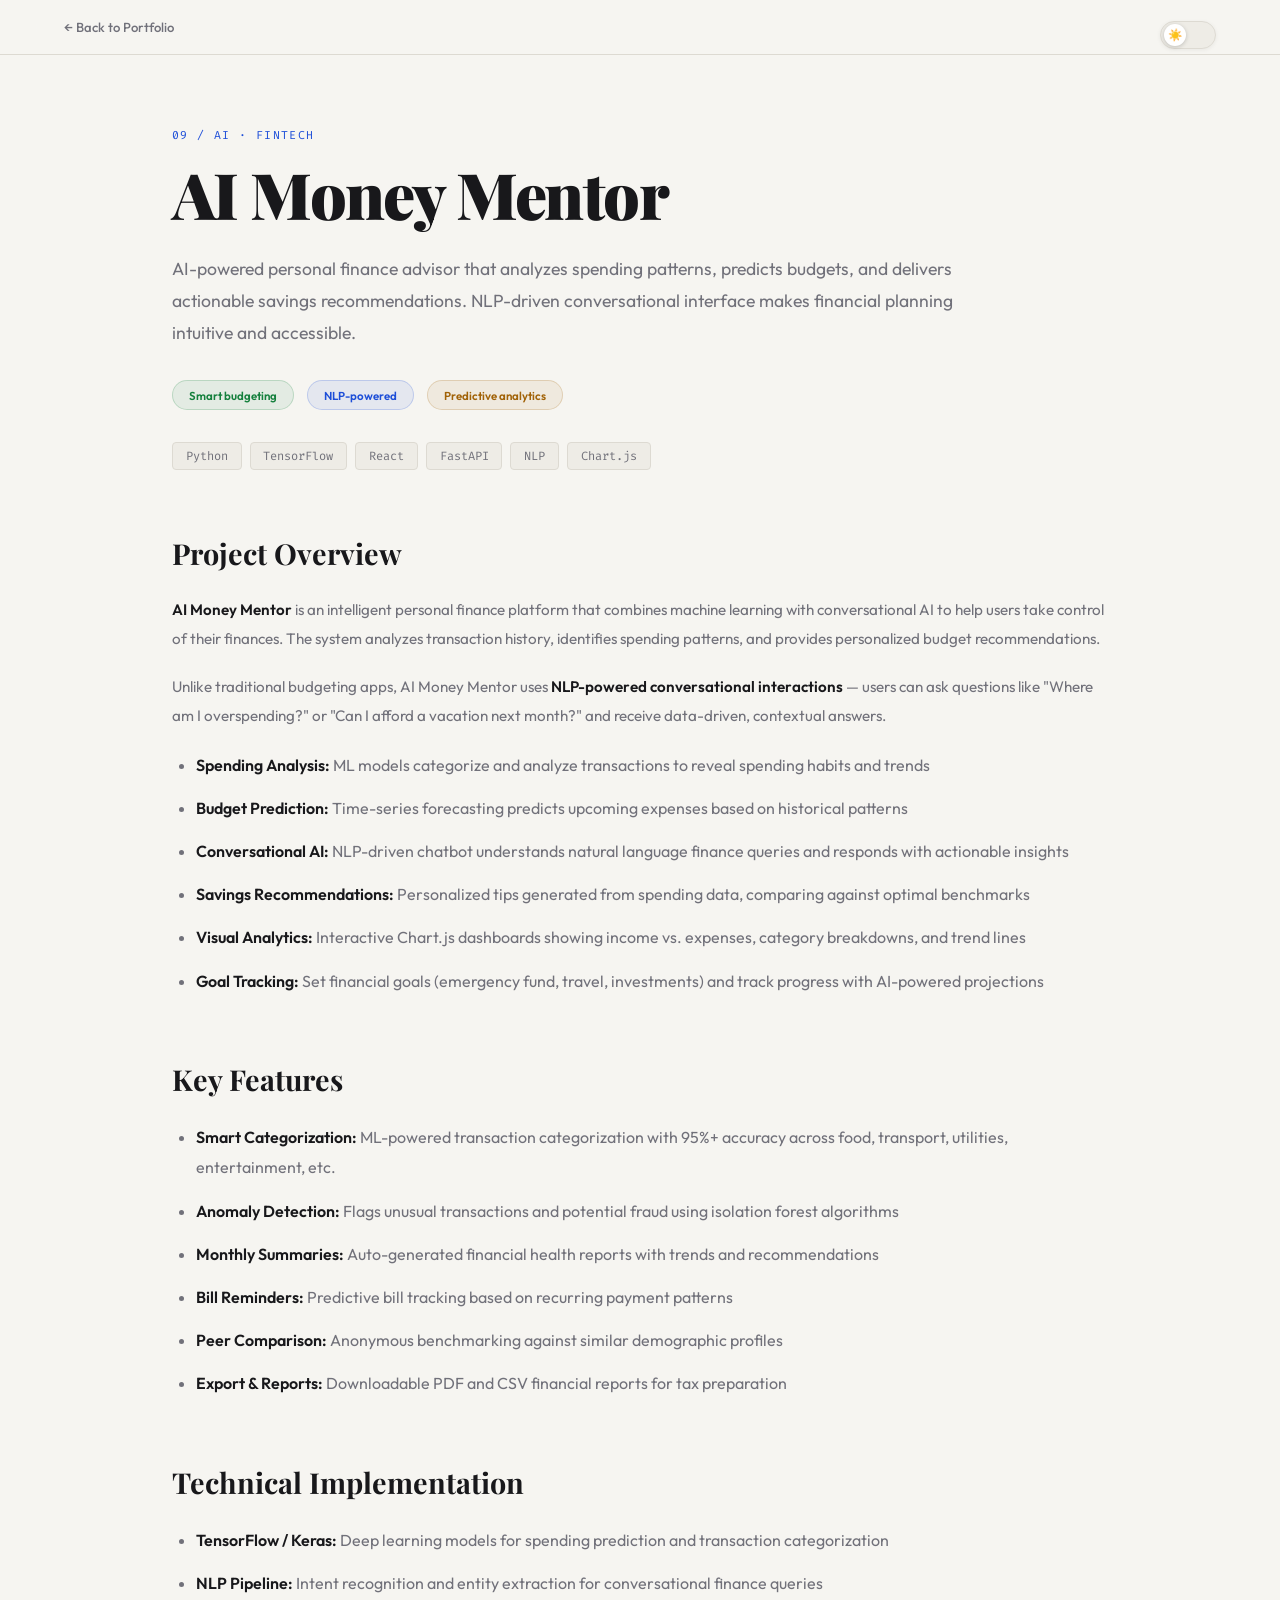
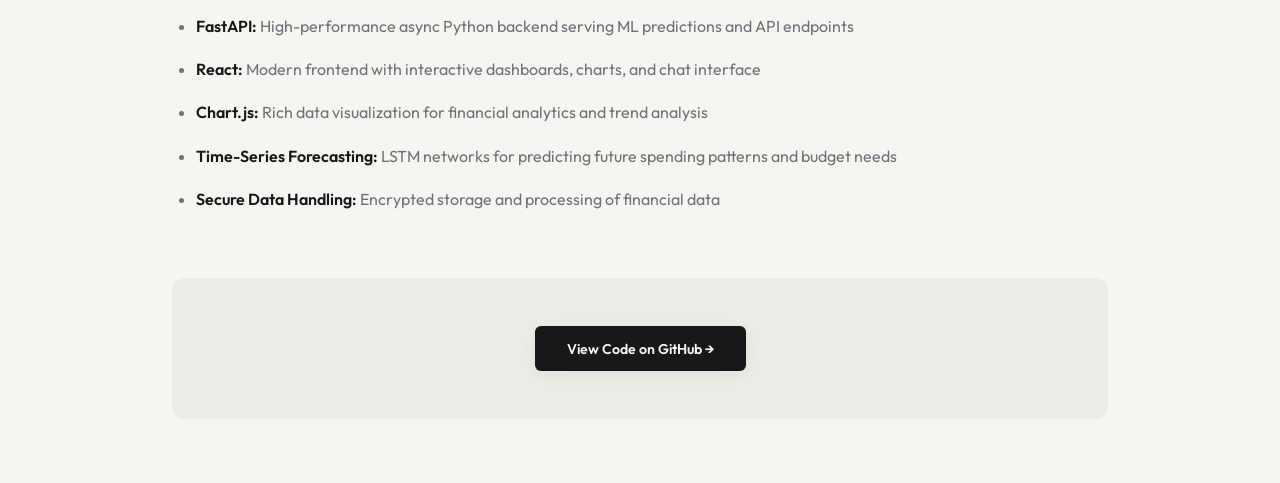
==== project-aimoneymentor.html @ f5bb6a37 "new changes" ====
<!DOCTYPE html>
<html lang="en" data-theme="light">
<head>
<meta charset="UTF-8"/>
<meta name="viewport" content="width=device-width, initial-scale=1.0"/>
<title>AI Money Mentor — Sagar Agarwal</title>
<link href="https://fonts.googleapis.com/css2?family=Playfair+Display:ital,wght@0,700;0,900;1,700&family=Outfit:wght@300;400;500;600;700;800&family=Fira+Code:wght@400;500&display=swap" rel="stylesheet"/>
<style>
  :root{--bg:#f6f5f1;--bg2:#eeece6;--surface:#fafaf8;--border:#dddad2;--accent:#1d4ed8;--accent2:#b91c1c;--accent3:#15803d;--text:#18181b;--muted:#71717a;--card:#fff;--shadow:rgba(0,0,0,.06)}
  [data-theme="dark"]{--bg:#0e0e0c;--bg2:#141410;--surface:#1a1a16;--border:#2c2c26;--accent:#6b9cfa;--accent2:#f87171;--accent3:#4ade80;--text:#f0ede4;--muted:#888278;--card:#161614;--shadow:rgba(0,0,0,.5)}
  *,*::before,*::after{box-sizing:border-box;margin:0;padding:0}html{scroll-behavior:smooth}
  body{background:var(--bg);color:var(--text);font-family:'Outfit',sans-serif;transition:background .4s,color .4s}
  .theme-toggle{position:fixed;top:1.3rem;right:4rem;z-index:200;background:var(--bg2);border:1px solid var(--border);border-radius:100px;width:56px;height:28px;cursor:pointer;display:flex;align-items:center;padding:3px;transition:background .3s,border .3s;box-shadow:0 1px 4px var(--shadow)}
  .toggle-knob{width:22px;height:22px;border-radius:50%;background:var(--card);box-shadow:0 1px 4px rgba(0,0,0,.2);transition:transform .3s;display:flex;align-items:center;justify-content:center;font-size:.72rem}
  [data-theme="dark"] .toggle-knob{transform:translateX(28px)}
  nav{position:fixed;top:0;left:0;right:0;z-index:100;display:flex;align-items:center;justify-content:space-between;padding:1.2rem 4rem;backdrop-filter:blur(18px);background:rgba(246,245,241,.85);border-bottom:1px solid var(--border);transition:background .4s,border .4s}
  [data-theme="dark"] nav{background:rgba(14,14,12,.85)}
  .nav-back{display:inline-flex;align-items:center;gap:.5rem;color:var(--muted);text-decoration:none;font-size:.82rem;font-weight:500;transition:all .2s}.nav-back:hover{color:var(--text);gap:.7rem}
  .container{max-width:1000px;margin:0 auto;padding:8rem 2rem 4rem}
  .project-header{margin-bottom:4rem}
  .project-category{font-family:'Fira Code',monospace;font-size:.72rem;color:var(--accent);letter-spacing:.12em;text-transform:uppercase;margin-bottom:1rem}
  .project-title{font-family:'Playfair Display',serif;font-weight:900;font-size:clamp(2.5rem,5vw,4rem);letter-spacing:-.025em;line-height:1.1;margin-bottom:1.5rem}
  .project-subtitle{color:var(--muted);font-size:1.1rem;line-height:1.8;max-width:800px;margin-bottom:2rem}
  .project-meta{display:flex;flex-wrap:wrap;gap:.8rem;margin-bottom:2rem}
  .metric{font-size:.72rem;font-weight:600;padding:.4rem 1rem;border-radius:100px}
  .metric-blue{background:rgba(29,78,216,.08);color:#1d4ed8;border:1px solid rgba(29,78,216,.2)}
  .metric-green{background:rgba(21,128,61,.08);color:#15803d;border:1px solid rgba(21,128,61,.2)}
  .metric-gold{background:rgba(161,98,7,.08);color:#a16207;border:1px solid rgba(161,98,7,.2)}
  [data-theme="dark"] .metric-blue{background:rgba(107,156,250,.1);color:#6b9cfa;border-color:rgba(107,156,250,.2)}
  [data-theme="dark"] .metric-green{background:rgba(74,222,128,.1);color:#4ade80;border-color:rgba(74,222,128,.2)}
  [data-theme="dark"] .metric-gold{background:rgba(253,224,71,.1);color:#fbbf24;border-color:rgba(253,224,71,.2)}
  .tech-stack{display:flex;flex-wrap:wrap;gap:.5rem}
  .tag{font-size:.75rem;font-family:'Fira Code',monospace;padding:.3rem .8rem;border-radius:4px;background:var(--bg2);border:1px solid var(--border);color:var(--muted)}
  .section{margin-bottom:4rem}
  .section-title{font-family:'Playfair Display',serif;font-weight:700;font-size:1.8rem;margin-bottom:1.5rem}
  .section-content p{color:var(--muted);line-height:1.9;font-size:.95rem;margin-bottom:1.2rem}
  .section-content strong{color:var(--text);font-weight:600}
  .section-content ul{margin-left:1.5rem;color:var(--muted);line-height:1.9}
  .section-content ul li{margin-bottom:.8rem}
  .cta-section{text-align:center;padding:3rem 2rem;background:var(--bg2);border-radius:12px;margin-top:4rem}
  .btn{display:inline-flex;align-items:center;gap:.6rem;padding:.85rem 2rem;border-radius:6px;font-size:.88rem;font-weight:600;text-decoration:none;transition:all .25s}
  .btn-primary{background:var(--text);color:var(--bg);box-shadow:0 4px 20px var(--shadow)}.btn-primary:hover{transform:translateY(-2px);box-shadow:0 8px 32px var(--shadow)}
  @media(max-width:768px){nav{padding:1rem 1.5rem}.theme-toggle{right:1.5rem}.container{padding:6rem 1.5rem 3rem}}
</style>
</head>
<body>
<button class="theme-toggle" id="themeToggle" aria-label="Toggle theme"><div class="toggle-knob" id="toggleKnob">☀️</div></button>
<nav><a href="index.html" class="nav-back">← Back to Portfolio</a></nav>

<div class="container">
  <div class="project-header">
    <div class="project-category">09 / AI · FinTech</div>
    <h1 class="project-title">AI Money Mentor</h1>
    <p class="project-subtitle">AI-powered personal finance advisor that analyzes spending patterns, predicts budgets, and delivers actionable savings recommendations. NLP-driven conversational interface makes financial planning intuitive and accessible.</p>
    <div class="project-meta">
      <span class="metric metric-green">Smart budgeting</span>
      <span class="metric metric-blue">NLP-powered</span>
      <span class="metric metric-gold">Predictive analytics</span>
    </div>
    <div class="tech-stack">
      <span class="tag">Python</span><span class="tag">TensorFlow</span><span class="tag">React</span><span class="tag">FastAPI</span><span class="tag">NLP</span><span class="tag">Chart.js</span>
    </div>
  </div>

  <div class="section">
    <h2 class="section-title">Project Overview</h2>
    <div class="section-content">
      <p><strong>AI Money Mentor</strong> is an intelligent personal finance platform that combines machine learning with conversational AI to help users take control of their finances. The system analyzes transaction history, identifies spending patterns, and provides personalized budget recommendations.</p>
      <p>Unlike traditional budgeting apps, AI Money Mentor uses <strong>NLP-powered conversational interactions</strong> — users can ask questions like "Where am I overspending?" or "Can I afford a vacation next month?" and receive data-driven, contextual answers.</p>
      <ul>
        <li><strong>Spending Analysis:</strong> ML models categorize and analyze transactions to reveal spending habits and trends</li>
        <li><strong>Budget Prediction:</strong> Time-series forecasting predicts upcoming expenses based on historical patterns</li>
        <li><strong>Conversational AI:</strong> NLP-driven chatbot understands natural language finance queries and responds with actionable insights</li>
        <li><strong>Savings Recommendations:</strong> Personalized tips generated from spending data, comparing against optimal benchmarks</li>
        <li><strong>Visual Analytics:</strong> Interactive Chart.js dashboards showing income vs. expenses, category breakdowns, and trend lines</li>
        <li><strong>Goal Tracking:</strong> Set financial goals (emergency fund, travel, investments) and track progress with AI-powered projections</li>
      </ul>
    </div>
  </div>

  <div class="section">
    <h2 class="section-title">Key Features</h2>
    <div class="section-content">
      <ul>
        <li><strong>Smart Categorization:</strong> ML-powered transaction categorization with 95%+ accuracy across food, transport, utilities, entertainment, etc.</li>
        <li><strong>Anomaly Detection:</strong> Flags unusual transactions and potential fraud using isolation forest algorithms</li>
        <li><strong>Monthly Summaries:</strong> Auto-generated financial health reports with trends and recommendations</li>
        <li><strong>Bill Reminders:</strong> Predictive bill tracking based on recurring payment patterns</li>
        <li><strong>Peer Comparison:</strong> Anonymous benchmarking against similar demographic profiles</li>
        <li><strong>Export & Reports:</strong> Downloadable PDF and CSV financial reports for tax preparation</li>
      </ul>
    </div>
  </div>

  <div class="section">
    <h2 class="section-title">Technical Implementation</h2>
    <div class="section-content">
      <ul>
        <li><strong>TensorFlow / Keras:</strong> Deep learning models for spending prediction and transaction categorization</li>
        <li><strong>NLP Pipeline:</strong> Intent recognition and entity extraction for conversational finance queries</li>
        <li><strong>FastAPI:</strong> High-performance async Python backend serving ML predictions and API endpoints</li>
        <li><strong>React:</strong> Modern frontend with interactive dashboards, charts, and chat interface</li>
        <li><strong>Chart.js:</strong> Rich data visualization for financial analytics and trend analysis</li>
        <li><strong>Time-Series Forecasting:</strong> LSTM networks for predicting future spending patterns and budget needs</li>
        <li><strong>Secure Data Handling:</strong> Encrypted storage and processing of financial data</li>
      </ul>
    </div>
  </div>

  <div class="cta-section">
    <a href="https://github.com/SagarAgarwal2" target="_blank" class="btn btn-primary">View Code on GitHub →</a>
  </div>
</div>

<script>
  const toggle=document.getElementById('themeToggle'),knob=document.getElementById('toggleKnob'),html=document.documentElement;
  const saved=localStorage.getItem('sa-theme')||'light';html.setAttribute('data-theme',saved);knob.textContent=saved==='dark'?'🌙':'☀️';
  toggle.addEventListener('click',()=>{const next=html.getAttribute('data-theme')==='dark'?'light':'dark';html.setAttribute('data-theme',next);knob.textContent=next==='dark'?'🌙':'☀️';localStorage.setItem('sa-theme',next);});
</script>

<style>
.lightbox {
  display: none;
  position: fixed;
  z-index: 9999;
  left: 0;
  top: 0;
  width: 100%;
  height: 100%;
  background-color: rgba(0, 0, 0, 0.9);
  align-items: center;
  justify-content: center;
}
.lightbox.active {
  display: flex;
}
.lightbox-content {
  max-width: 90%;
  max-height: 90%;
  border-radius: 8px;
  box-shadow: 0 4px 20px rgba(0,0,0,0.5);
  animation: zoomIn 0.3s ease;
}
.lightbox-close {
  position: absolute;
  top: 20px;
  right: 30px;
  color: white;
  font-size: 40px;
  font-weight: bold;
  cursor: pointer;
  transition: 0.3s;
}
.lightbox-close:hover {
  color: #ccc;
}
@keyframes zoomIn {
  from {transform: scale(0.9); opacity: 0;}
  to {transform: scale(1); opacity: 1;}
}
</style>

<script>
document.addEventListener("DOMContentLoaded", () => {
  const lightbox = document.createElement("div");
  lightbox.id = "lightbox";
  lightbox.className = "lightbox";
  lightbox.innerHTML = `
    <span class="lightbox-close">&times;</span>
    <img class="lightbox-content" id="lightbox-img">
  `;
  document.body.appendChild(lightbox);

  const lightboxImg = document.getElementById("lightbox-img");
  const closeBtn = document.querySelector(".lightbox-close");

  document.querySelectorAll(".screenshot-item img").forEach(img => {
    img.style.cursor = "zoom-in";
    img.addEventListener("click", () => {
      lightbox.classList.add("active");
      lightboxImg.src = img.src;
    });
  });

  closeBtn.addEventListener("click", () => {
    lightbox.classList.remove("active");
  });

  lightbox.addEventListener("click", (e) => {
    if (e.target !== lightboxImg) {
      lightbox.classList.remove("active");
    }
  });
});
</script>

</body>
</html>
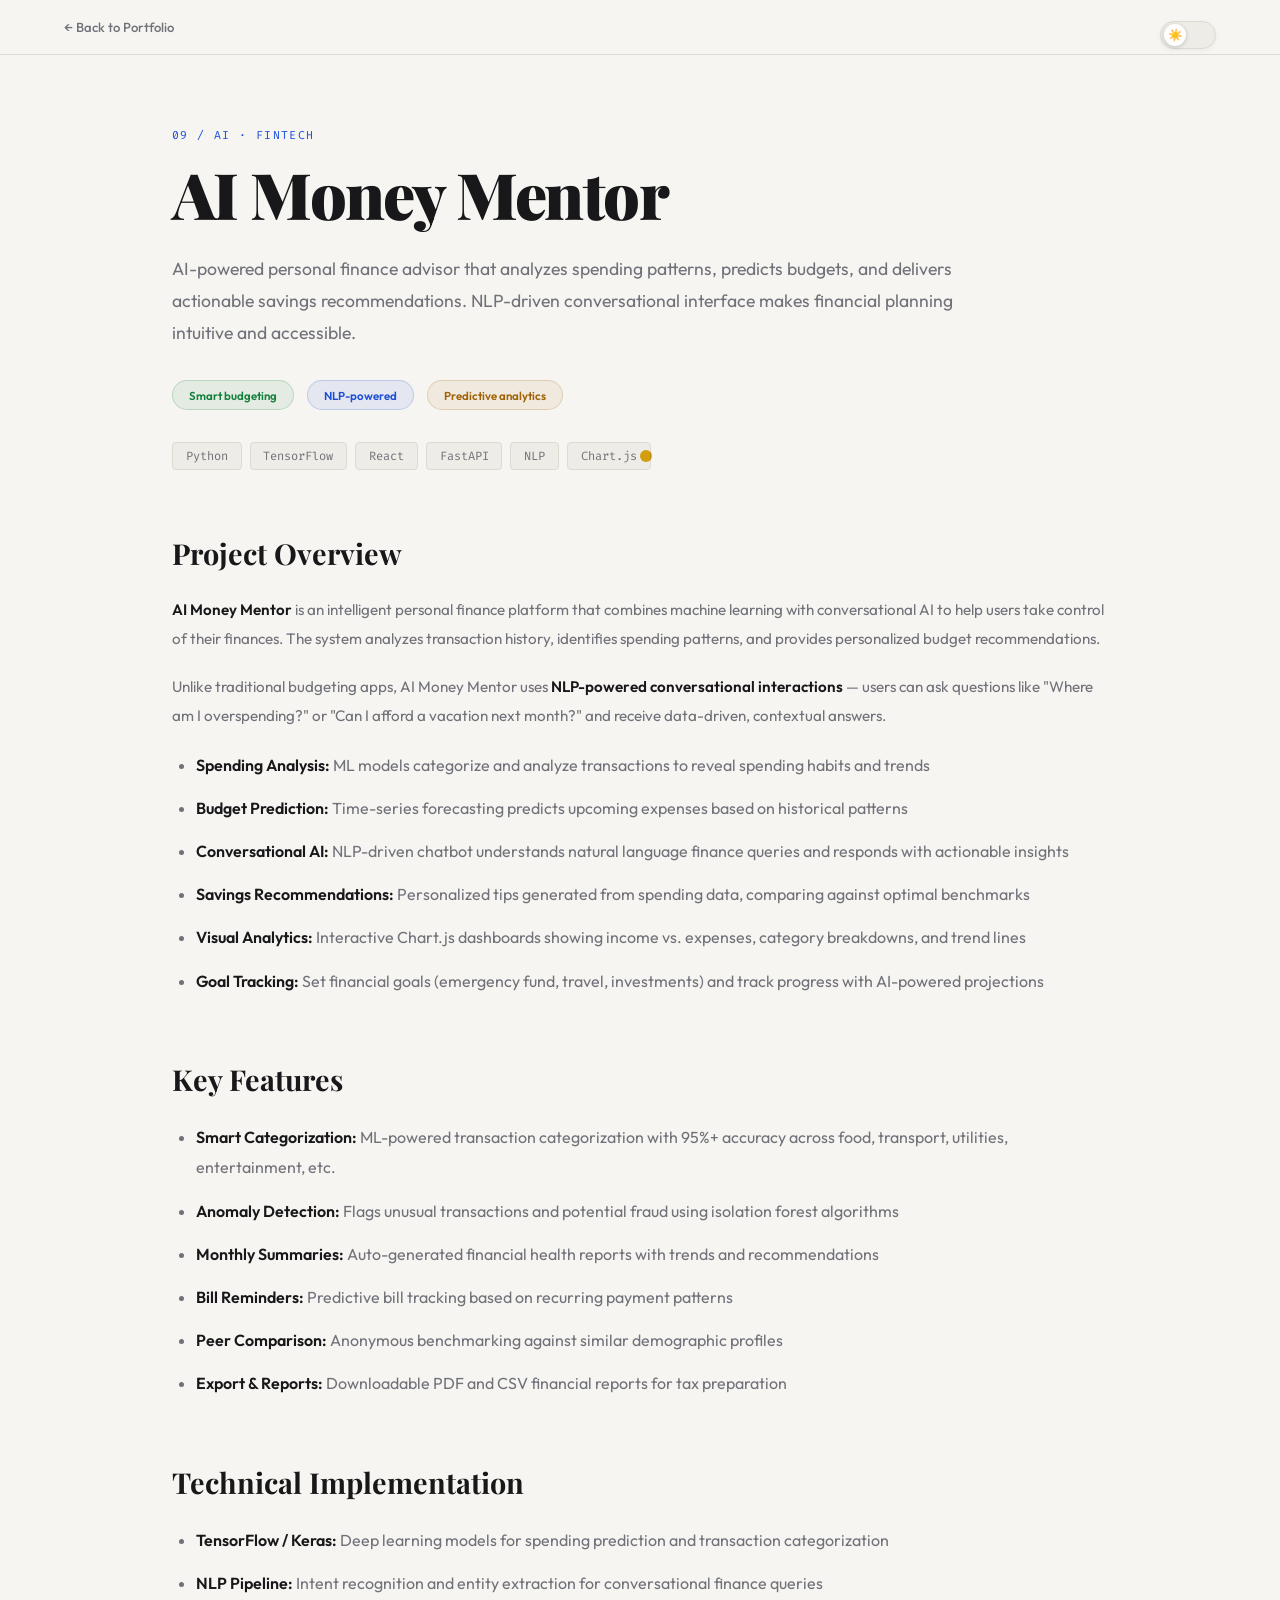
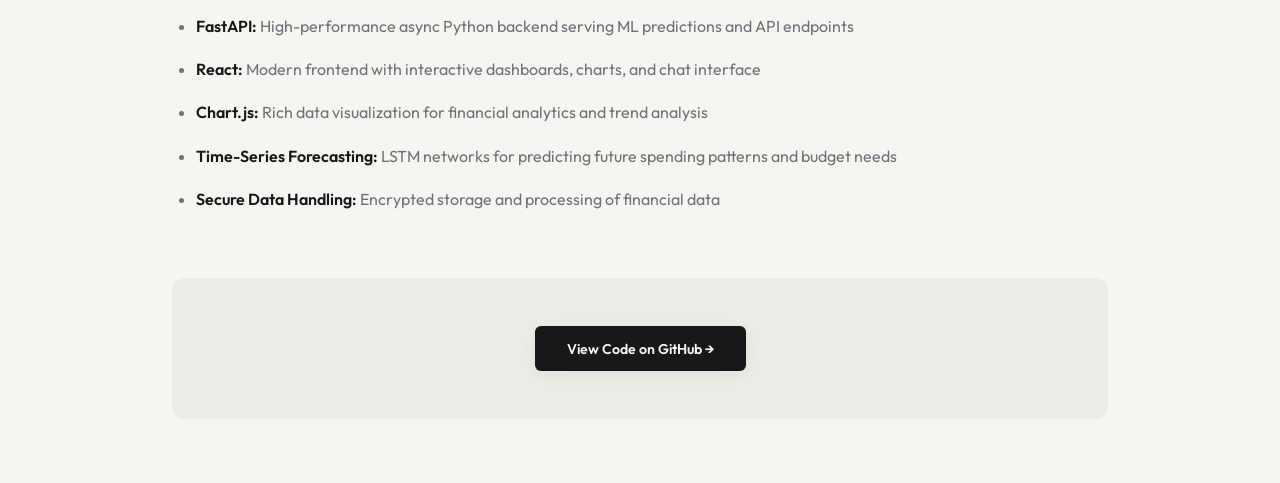
==== commit 9f98732c: "new changes" ====
--- a/project-aimoneymentor.html
+++ b/project-aimoneymentor.html
@@ -42,6 +42,7 @@
   .btn-primary{background:var(--text);color:var(--bg);box-shadow:0 4px 20px var(--shadow)}.btn-primary:hover{transform:translateY(-2px);box-shadow:0 8px 32px var(--shadow)}
   @media(max-width:768px){nav{padding:1rem 1.5rem}.theme-toggle{right:1.5rem}.container{padding:6rem 1.5rem 3rem}}
 </style>
+  <link rel="stylesheet" href="style.css" />
 </head>
 <body>
 <button class="theme-toggle" id="themeToggle" aria-label="Toggle theme"><div class="toggle-knob" id="toggleKnob">☀️</div></button>
@@ -194,5 +195,6 @@
 });
 </script>
 
+  <script src="main.js"></script>
 </body>
 </html>
--- a/style.css
+++ b/style.css
@@ -0,0 +1,129 @@
+/* Custom Cursor */
+body {
+  cursor: none;
+}
+.custom-cursor {
+  position: fixed;
+  top: 0;
+  left: 0;
+  width: 12px;
+  height: 12px;
+  background: var(--accent, #1d4ed8);
+  border-radius: 50%;
+  pointer-events: none;
+  z-index: 9999;
+  transform: translate(-50%, -50%);
+  transition: width 0.3s cubic-bezier(0.25, 1, 0.5, 1), height 0.3s cubic-bezier(0.25, 1, 0.5, 1), background-color 0.3s ease;
+  mix-blend-mode: difference;
+}
+.custom-cursor.hovering {
+  width: 60px;
+  height: 60px;
+  background: rgba(255, 255, 255, 1);
+  mix-blend-mode: difference;
+}
+.custom-cursor::after {
+  content: attr(data-text);
+  position: absolute;
+  top: 50%;
+  left: 50%;
+  transform: translate(-50%, -50%);
+  color: #000;
+  font-size: 11px;
+  font-family: 'Fira Code', monospace;
+  font-weight: bold;
+  letter-spacing: 0.1em;
+  opacity: 0;
+  transition: opacity 0.2s;
+  pointer-events: none;
+}
+.custom-cursor.hovering::after {
+  opacity: 1;
+}
+
+/* Ensure interactive elements don't show default cursor */
+a, button, .project-card, .btn, .theme-toggle, .lightbox-close, .screenshot-item img {
+  cursor: none !important;
+}
+
+/* Staggered Reveal Letters */
+.char-wrap {
+  display: inline-block;
+  overflow: hidden;
+  vertical-align: top;
+}
+.char {
+  display: inline-block;
+  transform: translateY(100%);
+  opacity: 0;
+  animation: revealChar 0.8s cubic-bezier(0.25, 1, 0.5, 1) forwards;
+}
+@keyframes revealChar {
+  to {
+    transform: translateY(0);
+    opacity: 1;
+  }
+}
+
+/* Dynamic Ambient Blobs */
+@keyframes blobMorphRotate {
+  0% { transform: rotate(0deg) scale(1); border-radius: 40% 60% 70% 30% / 40% 50% 60% 50%; }
+  34% { transform: rotate(120deg) scale(1.1); border-radius: 70% 30% 50% 50% / 30% 30% 70% 70%; }
+  67% { transform: rotate(240deg) scale(0.9); border-radius: 100% 60% 60% 100% / 100% 100% 60% 60%; }
+  100% { transform: rotate(360deg) scale(1); border-radius: 40% 60% 70% 30% / 40% 50% 60% 50%; }
+}
+.blob1, .blob2 {
+  animation: blobMorphRotate 25s infinite linear;
+  transform-origin: center;
+}
+.blob2 {
+  animation-duration: 30s;
+  animation-direction: reverse;
+}
+
+/* Mouse-Tracking Gradients on Project Cards */
+:root {
+  --highlight: rgba(0, 0, 0, 0.04);
+}
+[data-theme="dark"] {
+  --highlight: rgba(255, 255, 255, 0.06);
+}
+
+.project-card {
+  position: relative;
+  overflow: hidden;
+}
+.project-card::before {
+  content: "";
+  position: absolute;
+  top: 0;
+  left: 0;
+  right: 0;
+  bottom: 0;
+  border-radius: inherit;
+  background: radial-gradient(
+    600px circle at var(--mouse-x, 50%) var(--mouse-y, 50%),
+    var(--highlight),
+    transparent 40%
+  );
+  z-index: 0;
+  pointer-events: none;
+  opacity: 0;
+  transition: opacity 0.5s;
+}
+.project-card:hover::before {
+  opacity: 1;
+}
+/* Ensure card content stays above gradient */
+.project-card > * {
+  position: relative;
+  z-index: 1;
+}
+
+/* Additional fix for magnetic items */
+.magnetic {
+  transition: transform 0.1s linear;
+}
+.magnetic.leaving {
+  transition: transform 0.5s cubic-bezier(0.25, 1, 0.5, 1);
+}
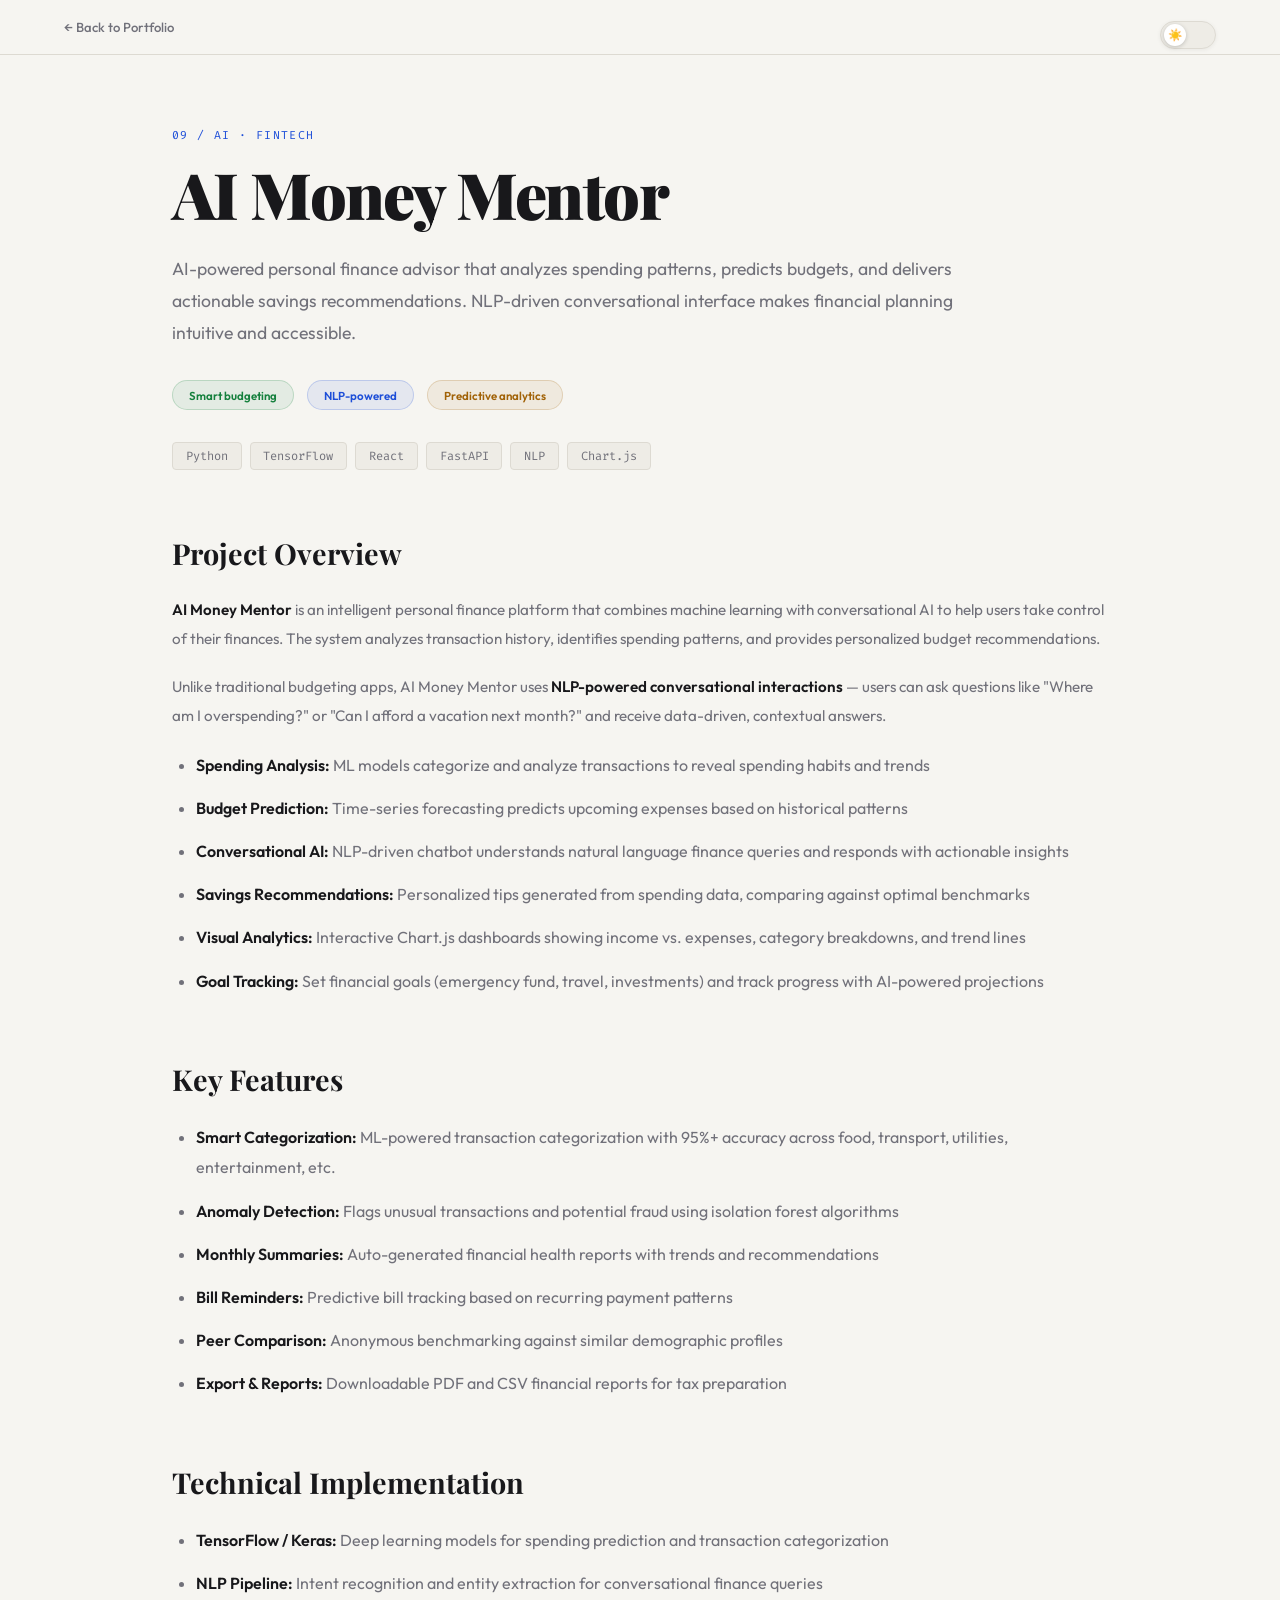
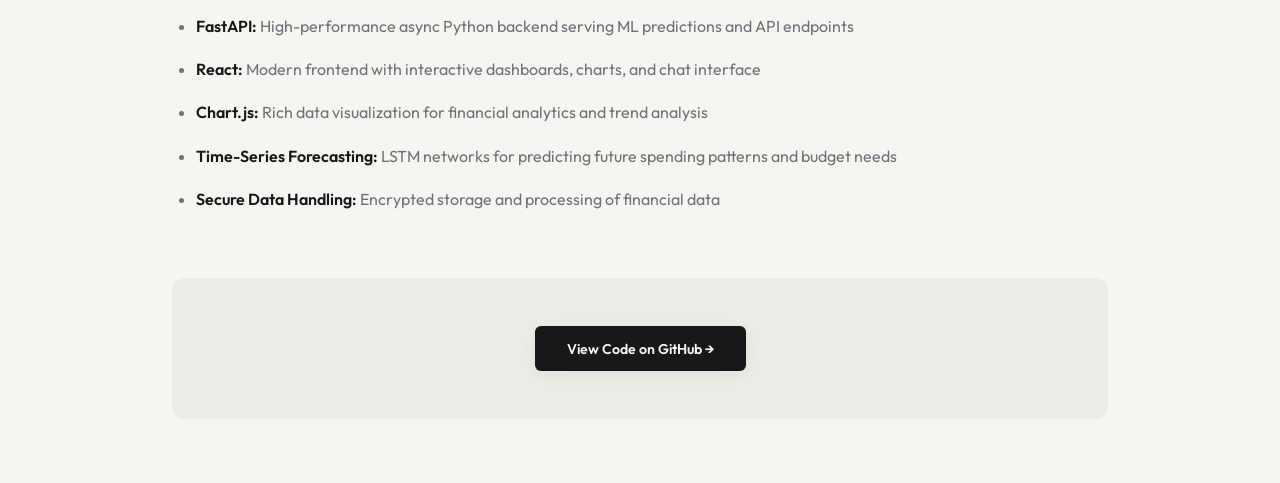
==== commit d40fc981: "gs" ====
--- a/project-aimoneymentor.html
+++ b/project-aimoneymentor.html
@@ -3,7 +3,37 @@
 <head>
 <meta charset="UTF-8"/>
 <meta name="viewport" content="width=device-width, initial-scale=1.0"/>
-<title>AI Money Mentor — Sagar Agarwal</title>
+<!-- SEO, AEO & GEO Optimization Meta Tags -->
+<title>AI Money Mentor | Sagar Agarwal</title>
+<meta name="description" content="AI-powered personal finance advisor that analyzes spending patterns, predicts budgets, and delivers actionable savings recommendations." />
+<meta name="author" content="Sagar Agarwal" />
+<meta name="robots" content="index, follow" />
+
+<!-- Open Graph / Social -->
+<meta property="og:type" content="website" />
+<meta property="og:title" content="AI Money Mentor | Sagar Agarwal" />
+<meta property="og:description" content="AI-powered personal finance advisor that analyzes spending patterns, predicts budgets, and delivers actionable savings recommendations." />
+
+<!-- Twitter -->
+<meta name="twitter:card" content="summary_large_image" />
+<meta name="twitter:title" content="AI Money Mentor | Sagar Agarwal" />
+<meta name="twitter:description" content="AI-powered personal finance advisor that analyzes spending patterns, predicts budgets, and delivers actionable savings recommendations." />
+
+<!-- Schema.org / JSON-LD for Answer Engine Optimization (AEO) and Generative Engine Optimization (GEO) -->
+<script type="application/ld+json">
+{
+  "@context": "https://schema.org",
+  "@type": "SoftwareApplication",
+  "name": "AI Money Mentor",
+  "operatingSystem": "Web",
+  "applicationCategory": "FinanceApplication",
+  "description": "AI-powered personal finance advisor that analyzes spending patterns, predicts budgets, and delivers actionable savings recommendations.",
+  "author": {
+    "@type": "Person",
+    "name": "Sagar Agarwal"
+  }
+}
+</script>
 <link href="https://fonts.googleapis.com/css2?family=Playfair+Display:ital,wght@0,700;0,900;1,700&family=Outfit:wght@300;400;500;600;700;800&family=Fira+Code:wght@400;500&display=swap" rel="stylesheet"/>
 <style>
   :root{--bg:#f6f5f1;--bg2:#eeece6;--surface:#fafaf8;--border:#dddad2;--accent:#1d4ed8;--accent2:#b91c1c;--accent3:#15803d;--text:#18181b;--muted:#71717a;--card:#fff;--shadow:rgba(0,0,0,.06)}
@@ -43,6 +73,7 @@
   @media(max-width:768px){nav{padding:1rem 1.5rem}.theme-toggle{right:1.5rem}.container{padding:6rem 1.5rem 3rem}}
 </style>
   <link rel="stylesheet" href="style.css" />
+  <link rel="icon" type="image/jpeg" href="assests/favicon.jpg" />
 </head>
 <body>
 <button class="theme-toggle" id="themeToggle" aria-label="Toggle theme"><div class="toggle-knob" id="toggleKnob">☀️</div></button>
@@ -141,18 +172,33 @@
   border-radius: 8px;
   box-shadow: 0 4px 20px rgba(0,0,0,0.5);
   animation: zoomIn 0.3s ease;
-}
-.lightbox-close {
+  user-select: none;
+}
+.lightbox-close, .lightbox-prev, .lightbox-next {
   position: absolute;
-  top: 20px;
-  right: 30px;
   color: white;
   font-size: 40px;
   font-weight: bold;
   cursor: pointer;
   transition: 0.3s;
-}
-.lightbox-close:hover {
+  user-select: none;
+  z-index: 10000;
+}
+.lightbox-close {
+  top: 20px;
+  right: 30px;
+}
+.lightbox-prev {
+  left: 30px;
+  top: 50%;
+  transform: translateY(-50%);
+}
+.lightbox-next {
+  right: 30px;
+  top: 50%;
+  transform: translateY(-50%);
+}
+.lightbox-close:hover, .lightbox-prev:hover, .lightbox-next:hover {
   color: #ccc;
 }
 @keyframes zoomIn {
@@ -168,29 +214,59 @@
   lightbox.className = "lightbox";
   lightbox.innerHTML = `
     <span class="lightbox-close">&times;</span>
+    <span class="lightbox-prev">&#10094;</span>
     <img class="lightbox-content" id="lightbox-img">
+    <span class="lightbox-next">&#10095;</span>
   `;
   document.body.appendChild(lightbox);
 
   const lightboxImg = document.getElementById("lightbox-img");
   const closeBtn = document.querySelector(".lightbox-close");
-
-  document.querySelectorAll(".screenshot-item img").forEach(img => {
+  const prevBtn = document.querySelector(".lightbox-prev");
+  const nextBtn = document.querySelector(".lightbox-next");
+
+  const images = Array.from(document.querySelectorAll(".screenshot-item img"));
+  let currentIndex = 0;
+
+  const showImage = (index) => {
+    if (images.length === 0) return;
+    if (index < 0) index = images.length - 1;
+    if (index >= images.length) index = 0;
+    currentIndex = index;
+    lightboxImg.src = images[currentIndex].src;
+  };
+
+  images.forEach((img, index) => {
     img.style.cursor = "zoom-in";
     img.addEventListener("click", () => {
       lightbox.classList.add("active");
-      lightboxImg.src = img.src;
+      showImage(index);
     });
   });
 
-  closeBtn.addEventListener("click", () => {
-    lightbox.classList.remove("active");
+  closeBtn.addEventListener("click", () => lightbox.classList.remove("active"));
+  
+  prevBtn.addEventListener("click", (e) => {
+    e.stopPropagation();
+    showImage(currentIndex - 1);
+  });
+
+  nextBtn.addEventListener("click", (e) => {
+    e.stopPropagation();
+    showImage(currentIndex + 1);
   });
 
   lightbox.addEventListener("click", (e) => {
-    if (e.target !== lightboxImg) {
+    if (e.target !== lightboxImg && e.target !== prevBtn && e.target !== nextBtn) {
       lightbox.classList.remove("active");
     }
+  });
+
+  document.addEventListener("keydown", (e) => {
+    if (!lightbox.classList.contains("active")) return;
+    if (e.key === "Escape") lightbox.classList.remove("active");
+    if (e.key === "ArrowLeft") showImage(currentIndex - 1);
+    if (e.key === "ArrowRight") showImage(currentIndex + 1);
   });
 });
 </script>
--- a/style.css
+++ b/style.css
@@ -1,50 +1,6 @@
-/* Custom Cursor */
-body {
-  cursor: none;
-}
-.custom-cursor {
-  position: fixed;
-  top: 0;
-  left: 0;
-  width: 12px;
-  height: 12px;
-  background: var(--accent, #1d4ed8);
-  border-radius: 50%;
-  pointer-events: none;
-  z-index: 9999;
-  transform: translate(-50%, -50%);
-  transition: width 0.3s cubic-bezier(0.25, 1, 0.5, 1), height 0.3s cubic-bezier(0.25, 1, 0.5, 1), background-color 0.3s ease;
-  mix-blend-mode: difference;
-}
-.custom-cursor.hovering {
-  width: 60px;
-  height: 60px;
-  background: rgba(255, 255, 255, 1);
-  mix-blend-mode: difference;
-}
-.custom-cursor::after {
-  content: attr(data-text);
-  position: absolute;
-  top: 50%;
-  left: 50%;
-  transform: translate(-50%, -50%);
-  color: #000;
-  font-size: 11px;
-  font-family: 'Fira Code', monospace;
-  font-weight: bold;
-  letter-spacing: 0.1em;
-  opacity: 0;
-  transition: opacity 0.2s;
-  pointer-events: none;
-}
-.custom-cursor.hovering::after {
-  opacity: 1;
-}
 
-/* Ensure interactive elements don't show default cursor */
-a, button, .project-card, .btn, .theme-toggle, .lightbox-close, .screenshot-item img {
-  cursor: none !important;
-}
+
+
 
 /* Staggered Reveal Letters */
 .char-wrap {
@@ -127,3 +83,70 @@
 .magnetic.leaving {
   transition: transform 0.5s cubic-bezier(0.25, 1, 0.5, 1);
 }
+
+
+
+/* EXPERIENCE */
+.exp-grid {
+  display: flex;
+  flex-direction: column;
+  gap: 2rem;
+  max-width: 900px;
+}
+.exp-card {
+  background: var(--card);
+  border: 1px solid var(--border);
+  border-radius: 14px;
+  padding: 2rem;
+  transition: all 0.3s;
+  box-shadow: 0 2px 12px var(--shadow);
+  position: relative;
+  overflow: hidden;
+}
+.exp-card:hover {
+  transform: translateY(-5px);
+  box-shadow: 0 16px 48px var(--shadow);
+  border-color: var(--accent);
+}
+.exp-header {
+  display: flex;
+  justify-content: space-between;
+  align-items: flex-start;
+  flex-wrap: wrap;
+  gap: 1rem;
+  margin-bottom: 1.2rem;
+}
+.exp-role {
+  font-family: "Playfair Display", serif;
+  font-weight: 700;
+  font-size: 1.35rem;
+  color: var(--text);
+  line-height: 1.2;
+}
+.exp-company {
+  font-size: 0.95rem;
+  color: var(--accent);
+  font-weight: 600;
+  margin-top: 0.3rem;
+}
+.exp-date {
+  font-family: "Fira Code", monospace;
+  font-size: 0.75rem;
+  color: var(--muted);
+  background: var(--bg2);
+  padding: 0.4rem 0.8rem;
+  border-radius: 100px;
+  border: 1px solid var(--border);
+}
+.exp-desc {
+  color: var(--muted);
+  font-size: 0.9rem;
+  line-height: 1.8;
+}
+.exp-desc ul {
+  margin-left: 1.2rem;
+  margin-top: 0.8rem;
+}
+.exp-desc li {
+  margin-bottom: 0.5rem;
+}
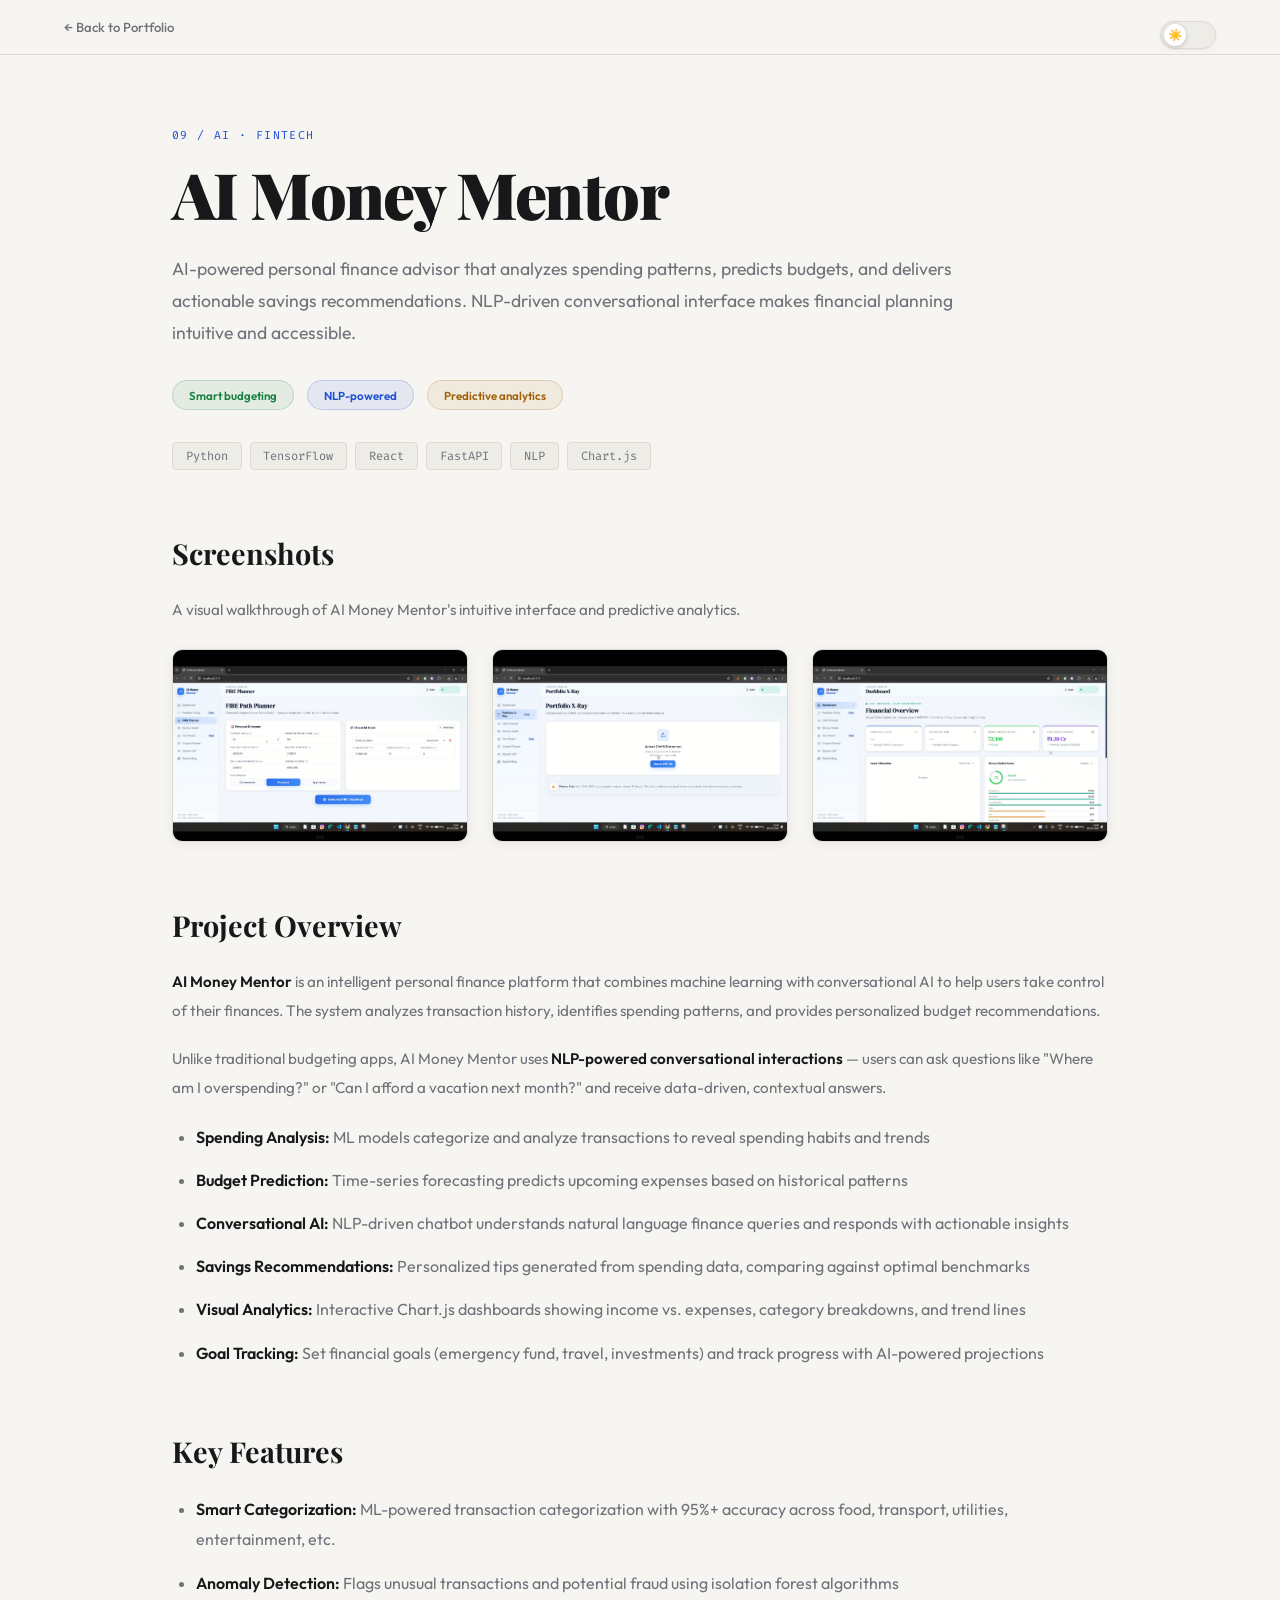
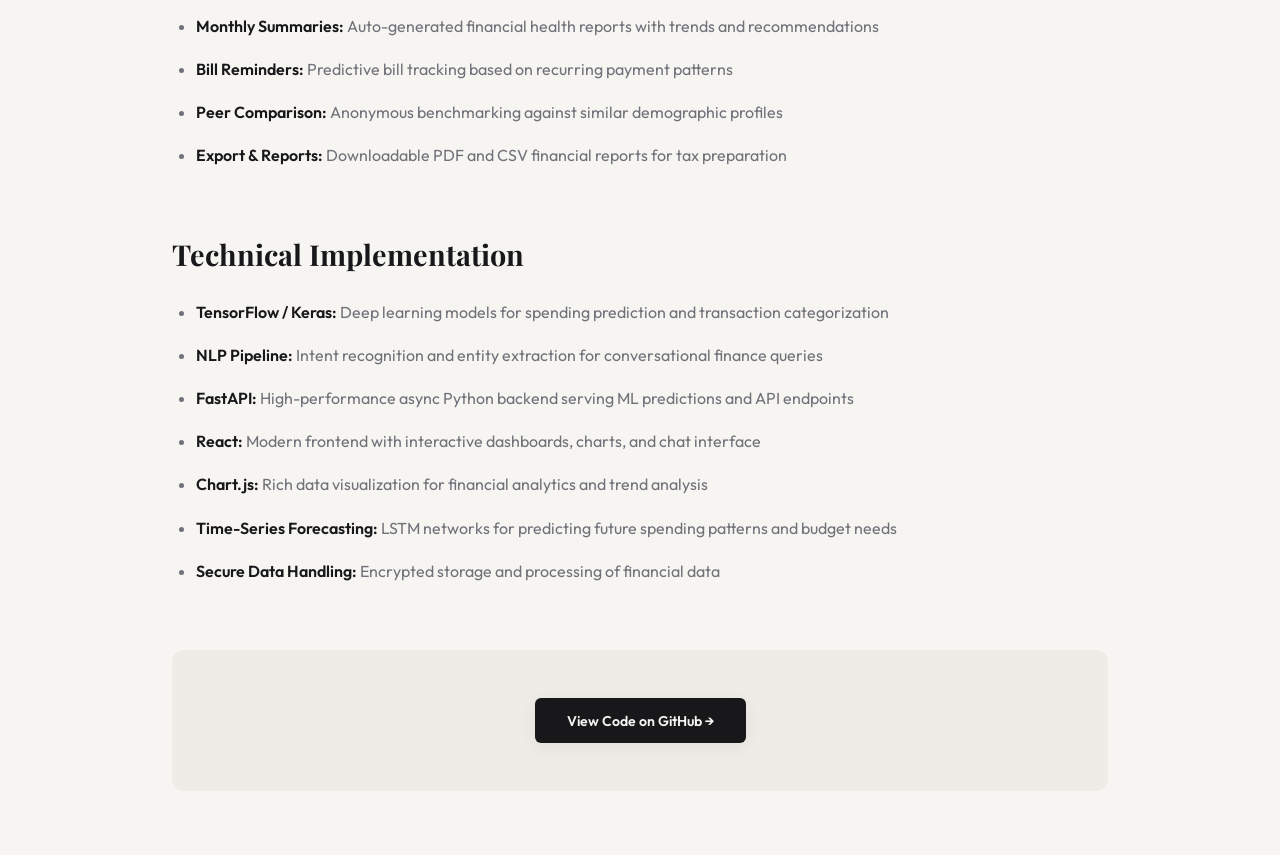
==== commit 3a6f241c: "Add AI Money Mentor screenshots and remove image captions across project pages" ====
--- a/project-aimoneymentor.html
+++ b/project-aimoneymentor.html
@@ -70,7 +70,13 @@
   .cta-section{text-align:center;padding:3rem 2rem;background:var(--bg2);border-radius:12px;margin-top:4rem}
   .btn{display:inline-flex;align-items:center;gap:.6rem;padding:.85rem 2rem;border-radius:6px;font-size:.88rem;font-weight:600;text-decoration:none;transition:all .25s}
   .btn-primary{background:var(--text);color:var(--bg);box-shadow:0 4px 20px var(--shadow)}.btn-primary:hover{transform:translateY(-2px);box-shadow:0 8px 32px var(--shadow)}
-  @media(max-width:768px){nav{padding:1rem 1.5rem}.theme-toggle{right:1.5rem}.container{padding:6rem 1.5rem 3rem}}
+  .screenshots-grid{display:grid;grid-template-columns:repeat(3,1fr);gap:1.5rem;margin-top:1.5rem}
+  .screenshot-item{background:var(--card);border:1px solid var(--border);border-radius:10px;overflow:hidden;box-shadow:0 2px 12px var(--shadow);transition:all .3s}
+  .screenshot-item:hover{transform:translateY(-4px);box-shadow:0 12px 36px var(--shadow);border-color:var(--accent)}
+  .screenshot-item img{width:100%;display:block;transition:transform .4s}
+  .screenshot-item:hover img{transform:scale(1.03)}
+  @media(max-width:900px){.screenshots-grid{grid-template-columns:repeat(2,1fr)}}
+  @media(max-width:768px){nav{padding:1rem 1.5rem}.theme-toggle{right:1.5rem}.container{padding:6rem 1.5rem 3rem}.screenshots-grid{grid-template-columns:1fr}}
 </style>
   <link rel="stylesheet" href="style.css" />
   <link rel="icon" type="image/jpeg" href="assests/favicon.jpg" />
@@ -93,6 +99,25 @@
       <span class="tag">Python</span><span class="tag">TensorFlow</span><span class="tag">React</span><span class="tag">FastAPI</span><span class="tag">NLP</span><span class="tag">Chart.js</span>
     </div>
   </div>
+
+  <div class="section">
+    <h2 class="section-title">Screenshots</h2>
+    <div class="section-content">
+      <p>A visual walkthrough of AI Money Mentor's intuitive interface and predictive analytics.</p>
+    </div>
+    <div class="screenshots-grid">
+      <div class="screenshot-item">
+        <img src="assests/ai%20money%20mentor.png" alt="AI Money Mentor Screenshot 1" loading="lazy">
+      </div>
+      <div class="screenshot-item">
+        <img src="assests/ai%20money%20mentor%201.png" alt="AI Money Mentor Screenshot 2" loading="lazy">
+      </div>
+      <div class="screenshot-item">
+        <img src="assests/ai%20money%20mentor%202.png" alt="AI Money Mentor Screenshot 3" loading="lazy">
+      </div>
+    </div>
+  </div>
+
 
   <div class="section">
     <h2 class="section-title">Project Overview</h2>
--- a/style.css
+++ b/style.css
@@ -150,3 +150,232 @@
 .exp-desc li {
   margin-bottom: 0.5rem;
 }
+
+/* SKILLS MARQUEE */
+.skills-marquee-container {
+  width: 100%;
+  overflow: hidden;
+  background: var(--surface);
+  border-top: 1px solid var(--border);
+  border-bottom: 1px solid var(--border);
+  padding: 1.5rem 0;
+  display: flex;
+  position: relative;
+}
+
+.skills-marquee {
+  display: flex;
+  animation: marquee 40s linear infinite;
+  white-space: nowrap;
+}
+
+.skills-marquee span {
+  font-size: 1.1rem;
+  font-weight: 600;
+  color: var(--muted);
+  letter-spacing: 1px;
+  text-transform: uppercase;
+  display: inline-flex;
+  align-items: center;
+}
+
+.skills-marquee span::after {
+  content: "✦";
+  color: var(--accent);
+  margin: 0 3rem;
+  font-size: 0.9rem;
+}
+
+@keyframes marquee {
+  0% { transform: translateX(0); }
+  100% { transform: translateX(-50%); }
+}
+
+/* NEW UI LAYOUTS */
+.hero-grid {
+  display: grid;
+  grid-template-columns: 1.2fr 1fr;
+  gap: 4rem;
+  align-items: center;
+  position: relative;
+  z-index: 1;
+}
+
+.hero-visual {
+  display: flex;
+  justify-content: center;
+  align-items: center;
+  animation: fadeUp 1s ease both;
+  animation-delay: 0.3s;
+}
+
+.hero-image {
+  max-width: 100%;
+  border-radius: 24px;
+  box-shadow: 0 20px 40px var(--shadow);
+  border: 1px solid var(--border);
+  object-fit: cover;
+  max-height: 450px;
+}
+
+.av-photo {
+  width: 140px;
+  height: 140px;
+  border-radius: 20px;
+  object-fit: cover;
+  margin-bottom: 1.5rem;
+  border: 1px solid var(--border);
+  box-shadow: 0 10px 30px var(--shadow);
+}
+
+@media (max-width: 900px) {
+  .hero-grid {
+    grid-template-columns: 1fr;
+    gap: 3rem;
+  }
+}
+
+.project-thumbnail {
+  width: 100%;
+  height: 200px;
+  object-fit: cover;
+  border-radius: 12px;
+  margin-bottom: 1.2rem;
+  border: 1px solid var(--border);
+  box-shadow: 0 4px 12px var(--shadow);
+  transition: transform 0.3s;
+}
+
+.project-card:hover .project-thumbnail {
+  transform: scale(1.02);
+}
+
+/* Featured Card Styling (Tathagata Sen style) */
+.featured-card {
+  position: relative;
+  height: 480px;
+  border-radius: 24px;
+  overflow: hidden;
+  padding: 0;
+  display: flex;
+  flex-direction: column;
+  justify-content: flex-end;
+  border: 1px solid var(--border);
+  box-shadow: 0 10px 30px var(--shadow);
+  transition: transform 0.4s ease, box-shadow 0.4s ease;
+  background: #0a0a0a;
+  text-decoration: none;
+}
+
+.featured-card:hover {
+  transform: translateY(-5px);
+  box-shadow: 0 20px 40px var(--shadow);
+}
+
+/* Background image filling the card */
+.featured-card .project-thumbnail {
+  position: absolute;
+  top: 0;
+  left: 0;
+  width: 100%;
+  height: 100%;
+  object-fit: cover;
+  z-index: 0;
+  margin: 0;
+  border-radius: 0;
+  border: none;
+  box-shadow: none;
+  filter: brightness(0.8) contrast(1.1);
+  transition: transform 0.5s ease, filter 0.5s ease;
+}
+
+.featured-card:hover .project-thumbnail {
+  transform: scale(1.05);
+  filter: brightness(0.3) contrast(1.1);
+}
+
+/* Overlay for text readability and dotted texture */
+.featured-overlay {
+  position: absolute;
+  top: 0;
+  left: 0;
+  width: 100%;
+  height: 100%;
+  z-index: 1;
+  background: 
+    linear-gradient(to top, rgba(0,0,0,0.95) 0%, rgba(0,0,0,0.4) 50%, transparent 100%),
+    radial-gradient(rgba(255,255,255,0.08) 1px, transparent 1px);
+  background-size: 100% 100%, 4px 4px;
+  pointer-events: none;
+  transition: background 0.5s ease;
+}
+
+.featured-card:hover .featured-overlay {
+  background: 
+    linear-gradient(to top, rgba(0,0,0,0.95) 0%, rgba(0,0,0,0.85) 60%, rgba(0,0,0,0.6) 100%),
+    radial-gradient(rgba(255,255,255,0.08) 1px, transparent 1px);
+  background-size: 100% 100%, 4px 4px;
+}
+
+/* Content Container overlaid on bottom */
+.featured-content {
+  position: relative;
+  z-index: 2;
+  padding: 2.5rem;
+  color: #fff;
+  display: flex;
+  flex-direction: column;
+  height: 100%;
+  justify-content: flex-end;
+}
+
+/* Adjust text colors inside dark card */
+.featured-card .project-num {
+  color: rgba(255, 255, 255, 0.7);
+  letter-spacing: 0.15em;
+  font-size: 0.75rem;
+  margin-bottom: 0.5rem;
+  text-transform: uppercase;
+}
+
+.featured-card .project-title {
+  font-family: 'Playfair Display', serif;
+  font-style: italic;
+  font-weight: 700;
+  font-size: 2.2rem;
+  color: #ffffff;
+  margin-bottom: 0;
+  text-shadow: 0 2px 10px rgba(0,0,0,0.5);
+  transition: transform 0.4s ease;
+}
+
+/* Hidden details revealed on hover */
+.featured-details {
+  max-height: 0;
+  opacity: 0;
+  overflow: hidden;
+  transition: all 0.4s ease;
+  transform: translateY(20px);
+}
+
+.featured-card:hover .project-title {
+  transform: translateY(-10px);
+}
+
+.featured-card:hover .featured-details {
+  max-height: 350px;
+  opacity: 1;
+  transform: translateY(0);
+  margin-top: 1rem;
+}
+
+.featured-card .project-desc {
+  color: rgba(255, 255, 255, 0.85);
+  font-size: 0.95rem;
+  margin-bottom: 1.5rem;
+  line-height: 1.5;
+}
+
+.featured-card .project-tags {
+  margin-bottom: 1rem;
+}
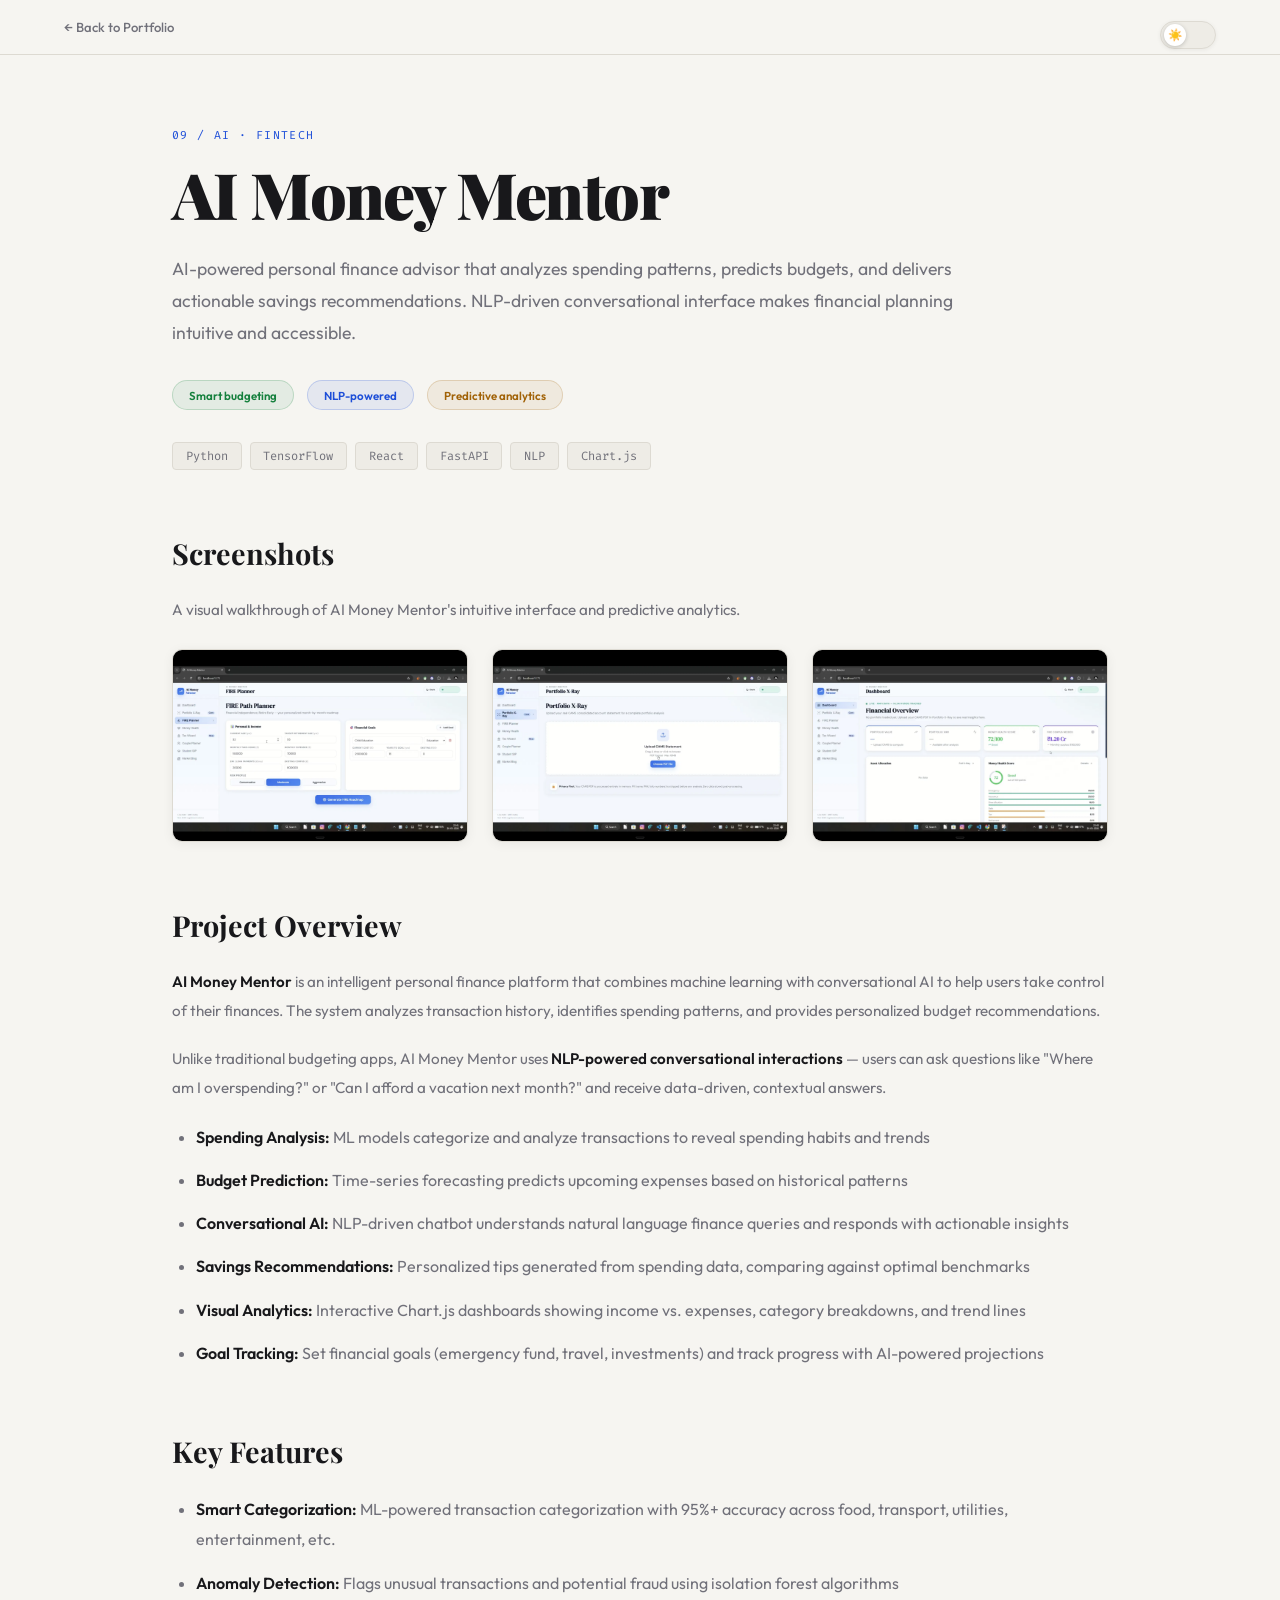
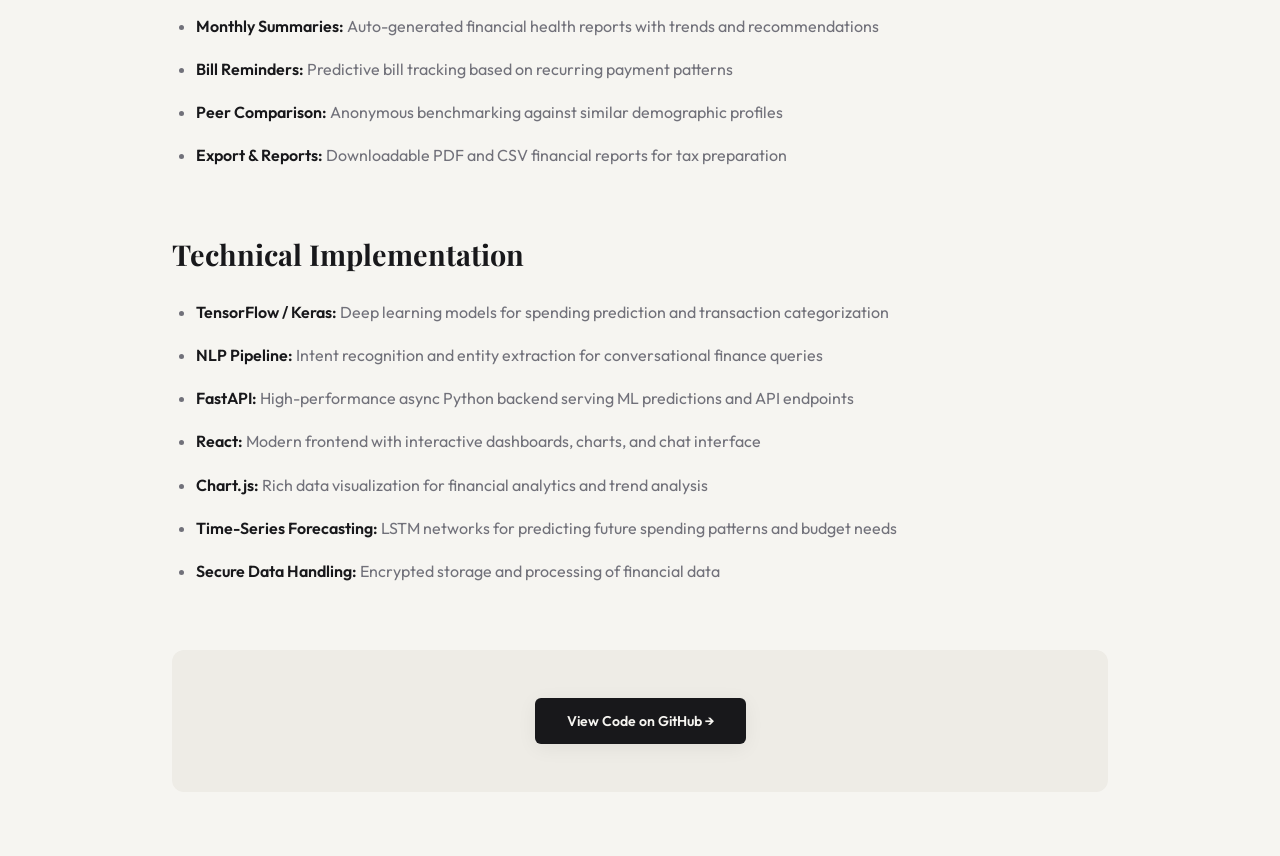
==== commit e60d4dd3: "Fix broken links and images, compress assets - Add resume PDF and point Download Resume at it - Link" ====
--- a/project-aimoneymentor.html
+++ b/project-aimoneymentor.html
@@ -79,7 +79,8 @@
   @media(max-width:768px){nav{padding:1rem 1.5rem}.theme-toggle{right:1.5rem}.container{padding:6rem 1.5rem 3rem}.screenshots-grid{grid-template-columns:1fr}}
 </style>
   <link rel="stylesheet" href="style.css" />
-  <link rel="icon" type="image/jpeg" href="assests/favicon.jpg" />
+  <link rel="icon" type="image/png" href="assests/favicon-64.png" />
+  <link rel="apple-touch-icon" href="assests/apple-touch-icon.png" />
 </head>
 <body>
 <button class="theme-toggle" id="themeToggle" aria-label="Toggle theme"><div class="toggle-knob" id="toggleKnob">☀️</div></button>
@@ -107,13 +108,13 @@
     </div>
     <div class="screenshots-grid">
       <div class="screenshot-item">
-        <img src="assests/ai%20money%20mentor.png" alt="AI Money Mentor Screenshot 1" loading="lazy">
+        <img src="assests/ai%20money%20mentor.webp" alt="AI Money Mentor Screenshot 1" loading="lazy">
       </div>
       <div class="screenshot-item">
-        <img src="assests/ai%20money%20mentor%201.png" alt="AI Money Mentor Screenshot 2" loading="lazy">
+        <img src="assests/ai%20money%20mentor%201.webp" alt="AI Money Mentor Screenshot 2" loading="lazy">
       </div>
       <div class="screenshot-item">
-        <img src="assests/ai%20money%20mentor%202.png" alt="AI Money Mentor Screenshot 3" loading="lazy">
+        <img src="assests/ai%20money%20mentor%202.webp" alt="AI Money Mentor Screenshot 3" loading="lazy">
       </div>
     </div>
   </div>
@@ -165,7 +166,7 @@
   </div>
 
   <div class="cta-section">
-    <a href="https://github.com/SagarAgarwal2" target="_blank" class="btn btn-primary">View Code on GitHub →</a>
+    <a href="https://github.com/SagarAgarwal2/ai-money-inventory" target="_blank" class="btn btn-primary">View Code on GitHub →</a>
   </div>
 </div>
 
@@ -240,7 +241,7 @@
   lightbox.innerHTML = `
     <span class="lightbox-close">&times;</span>
     <span class="lightbox-prev">&#10094;</span>
-    <img class="lightbox-content" id="lightbox-img">
+    <img loading="lazy" decoding="async" class="lightbox-content" id="lightbox-img">
     <span class="lightbox-next">&#10095;</span>
   `;
   document.body.appendChild(lightbox);
--- a/style.css
+++ b/style.css
@@ -379,3 +379,22 @@
 .featured-card .project-tags {
   margin-bottom: 1rem;
 }
+
+/* Touch screens can't hover: always show featured card details */
+@media (hover: none) {
+  .featured-card .project-thumbnail {
+    filter: brightness(0.35) contrast(1.1);
+  }
+  .featured-card .featured-overlay {
+    background:
+      linear-gradient(to top, rgba(0,0,0,0.95) 0%, rgba(0,0,0,0.85) 60%, rgba(0,0,0,0.6) 100%),
+      radial-gradient(rgba(255,255,255,0.08) 1px, transparent 1px);
+    background-size: 100% 100%, 4px 4px;
+  }
+  .featured-card .featured-details {
+    max-height: none;
+    opacity: 1;
+    transform: none;
+    margin-top: 1rem;
+  }
+}
